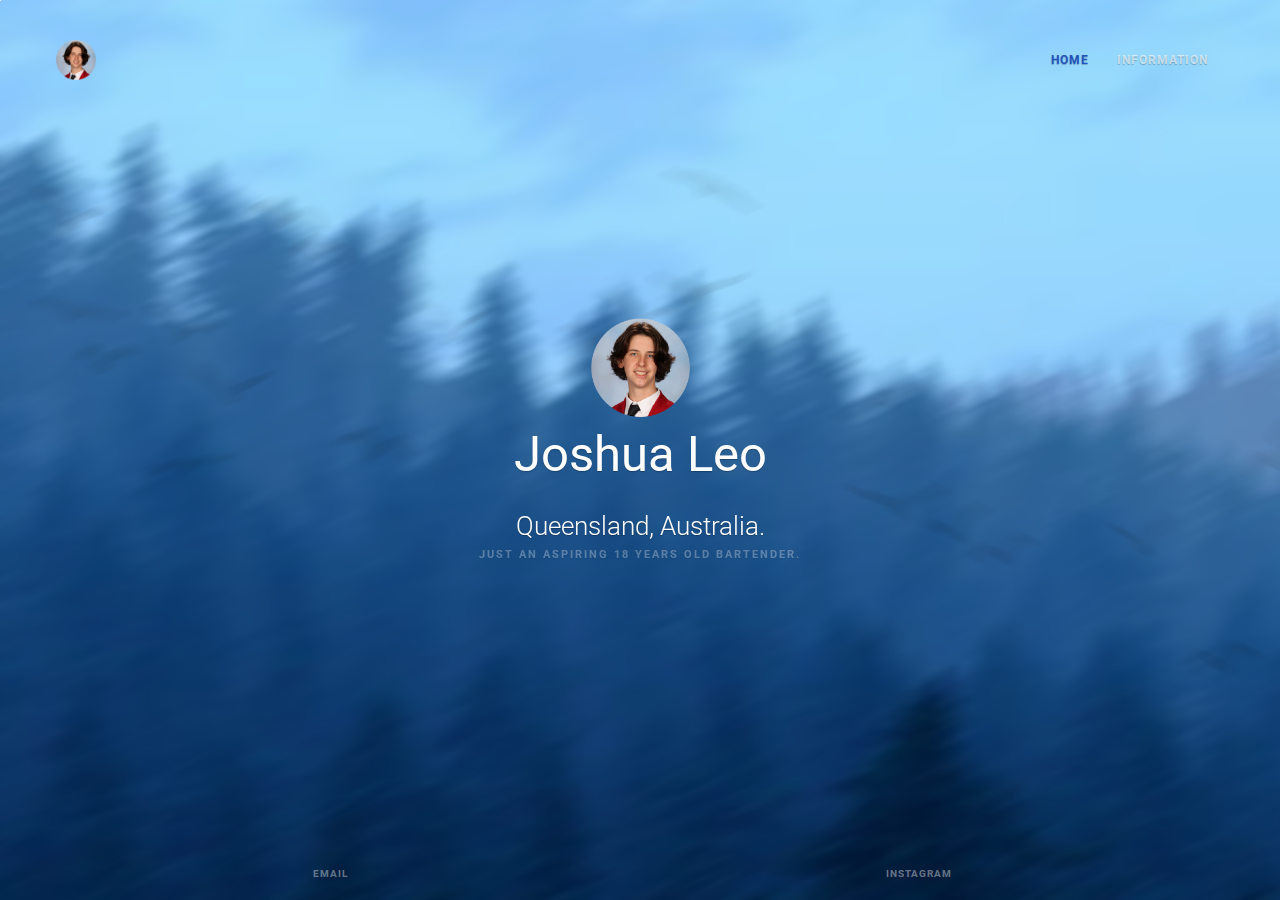
==== index.html @ 5e7e3096 "Update index.html" ====
<!DOCTYPE html>
<html>

<head>
	<meta charset="utf-8">
	<meta name="viewport" content="width=device-width, initial-scale=1, shrink-to-fit=no">
	<link rel="icon" href="favicon.ico">
	<meta property="og:image" content="./v/images/header-logo.png" />
	<meta name="description" content="">
	<title>Joshua Leo</title>
	<link rel="stylesheet" href="https://stackpath.bootstrapcdn.com/bootstrap/4.1.1/css/bootstrap.min.css">
	<link rel="stylesheet" href="./v/css/main.css">
	<script src="https://ajax.googleapis.com/ajax/libs/jquery/3.2.1/jquery.min.js" defer></script>
	<script>
	window.jQuery || document.write('<script src="./v/js/jquery.main.js" defer><\/script>')
	</script>
	<script src="https://cdnjs.cloudflare.com/ajax/libs/popper.js/1.12.9/umd/popper.min.js" crossorigin="anonymous" defer></script>
	<script src="https://maxcdn.bootstrapcdn.com/bootstrap/4.0.0/js/bootstrap.min.js" crossorigin="anonymous" defer></script>
	<script src="./v/js/jquery.main.js" defer></script>
	<link href="https://maxcdn.bootstrapcdn.com/font-awesome/4.2.0/css/font-awesome.min.css" rel="stylesheet"> </head>

<body class="home">
	<div class="w1">
		<div id="wrapper">
			<header id="header">
				<nav class="navbar navbar-expand-md navbar-light">
					<div class="logo">
						<a href="#"><img src="./v/images/header-logo.png" alt="JoshuaLeo"></a>
					</div>
					<button class="navbar-toggler" type="button" data-toggle="collapse" data-target="#navbarTogglerDemo03" aria-controls="navbarTogglerDemo03" aria-expanded="false" aria-label="Toggle navigation"> <span class="navbar-toggler-icon"></span> </button>
					<div class="collapse navbar-collapse" id="navbarTogglerDemo03">
						<ul class="navbar-nav ml-auto">
							<li class="nav-item active"> <a class="nav-link" href="#">Home</a> </li>
                            				<li class="nav-item"> <a class="nav-link" href="https://www.joshualeo.com/information">Information</a> </li>
				</nav>
			</header>
			<main id="main">
				<div class="main-block">
						<div class="main-block-holder"> <img src="./v/images/website-main.png" alt="Joshua">
						<h1><b>Joshua Leo</b></h1><br>
						<p>Queensland, Australia.</p>
						<strong class="press">Just an aspiring 18 years old bartender.</strong></div>
				</div>
			</main>
		</div>
		<footer id="footer">
			<div class="footer-wrapper">
				<div class="container">
					<div class="row">
						<div class="col-md-12">
							<div class="holder">
								<ul class="sub-menu">
									<li><a href="https://www.joshualeo.com/email">EMAIL</a></li>
								</ul>
								<ul class="sub-menu">
									<li><a href="https://www.joshualeo.com/instagram">INSTAGRAM</a></li>
								</ul>
							</div>
						</div>
					</div>
				</div>
			</div>
		</footer>
	</div>
</body>

</html>
---- v/css/main.css ----
@import "https://fonts.googleapis.com/css?family=Roboto:300,400,500,700,900";
.social-networks,
:root {
  --blue: #44a1e3;
  --indigo: #6188b0;
  --purple: #a854de;
  --pink: #e0d5fc;
  --red: #c44a59;
  --orange: #fd7e14;
  --yellow: #f69730;
  --green: #3cb152;
  --teal: #20c997;
  --cyan: #17a2b8;
  --white: #fff;
  --gray: #292929;
  --gray-dark: #b7b7b7;
  --primary: #44a1e3;
  --secondary: #a854de;
  --success: #3cb152;
  --info: #17a2b8;
  --warning: #f69730;
  --danger: #c44a59;
  --light: #fff;
  --dark: #b7b7b7;
  --default: #b7b7b7;
  --breakpoint-xs: 0;
  --breakpoint-sm: 576px;
  --breakpoint-md: 768px;
  --breakpoint-lg: 992px;
  --breakpoint-xl: 1200px;
  --font-family-sans-serif: "Roboto", Arial, Helvetica, sans-serif;
  --font-family-monospace: SFMono-Regular, Menlo, Monaco, Consolas,
    "Liberation Mono", "Courier New", monospace;
}
*,
*::before,
*::after {
  box-sizing: border-box;
}
html {
  font-family: sans-serif;
  line-height: 1.15;
  -webkit-text-size-adjust: 100%;
  -ms-text-size-adjust: 100%;
  -ms-overflow-style: scrollbar;
  -webkit-tap-highlight-color: transparent;
}
@-ms-viewport {
  width: device-width;
}
article,
aside,
dialog,
figcaption,
figure,
footer,
header,
hgroup,
main,
nav,
section {
  display: block;
}
body {
  margin: 0;
  font-family: roboto, Arial, Helvetica, sans-serif;
  font-size: 0.875rem;
  font-weight: 400;
  line-height: 1.2142857;
  color: #2453b9;
  text-align: left;
  background-color: #f5f5f5;
  padding: 8px 24px 0 20px;
  background-image: url("../images/Background.jpg");
  background-repeat: no-repeat, repeat;
  background-size: cover;
  background-attachment: fixed;
  height: 248px;
  margin-bottom: -162px;
}
[tabindex="-1"]:focus {
  outline: 0 !important;
}
hr {
  box-sizing: content-box;
  height: 0;
  overflow: visible;
}
h1,
h2,
h3,
h4,
h5,
h6 {
  margin-top: 0;
  margin-bottom: 0.5rem;
}
p {
  margin-top: 0;
  margin-bottom: 1rem;
}
abbr[title],
abbr[data-original-title] {
  text-decoration: underline;
  text-decoration: underline dotted;
  cursor: help;
  border-bottom: 0;
}
address {
  margin-bottom: 1rem;
  font-style: normal;
  line-height: inherit;
}
ol,
ul,
dl {
  margin-top: 0;
  margin-bottom: 1rem;
}
ol ol,
ul ul,
ol ul,
ul ol {
  margin-bottom: 0;
}
dt {
  font-weight: 700;
}
dd {
  margin-bottom: 0.5rem;
  margin-left: 0;
}
blockquote {
  margin: 0 0 1rem;
}
dfn {
  font-style: italic;
}
b,
strong {
  font-weight: bolder;
}
small {
  font-size: 80%;
}
sub,
sup {
  position: relative;
  font-size: 75%;
  line-height: 0;
  vertical-align: baseline;
}
sub {
  bottom: -0.25em;
}
sup {
  top: -0.5em;
}
a {
  color: #c44a59;
  text-decoration: underline;
  background-color: transparent;
  -webkit-text-decoration-skip: objects;
}
a:hover {
  color: #1ea8f8;
  text-decoration: underline;
}
a:not([href]):not([tabindex]) {
  color: inherit;
  text-decoration: none;
}
a:not([href]):not([tabindex]):hover,
a:not([href]):not([tabindex]):focus {
  color: inherit;
  text-decoration: none;
}
a:not([href]):not([tabindex]):focus {
  outline: 0;
}
pre,
code,
kbd,
samp {
  font-family: monospace, monospace;
  font-size: 1em;
}
pre {
  margin-top: 0;
  margin-bottom: 1rem;
  overflow: auto;
  -ms-overflow-style: scrollbar;
}
figure {
  margin: 0 0 1rem;
}
img {
  vertical-align: middle;
  border-style: none;
}
svg:not(:root) {
  overflow: hidden;
}
table {
  border-collapse: collapse;
}
caption {
  padding-top: 0.75rem;
  padding-bottom: 0.75rem;
  color: #6c757d;
  text-align: left;
  caption-side: bottom;
}
th {
  text-align: inherit;
}
label {
  display: inline-block;
  margin-bottom: 0.5rem;
}
button {
  border-radius: 0;
}
button:focus {
  outline: 1px dotted;
  outline: 5px auto -webkit-focus-ring-color;
}
input,
button,
select,
optgroup,
textarea {
  margin: 0;
  font-family: inherit;
  font-size: inherit;
  line-height: inherit;
}
button,
input {
  overflow: visible;
}
button,
select {
  text-transform: none;
}
button,
html [type="button"],
[type="reset"],
[type="submit"] {
  -webkit-appearance: button;
}
button::-moz-focus-inner,
[type="button"]::-moz-focus-inner,
[type="reset"]::-moz-focus-inner,
[type="submit"]::-moz-focus-inner {
  padding: 0;
  border-style: none;
}
input[type="radio"],
input[type="checkbox"] {
  box-sizing: border-box;
  padding: 0;
}
input[type="date"],
input[type="time"],
input[type="datetime-local"],
input[type="month"] {
  -webkit-appearance: listbox;
}
textarea {
  overflow: auto;
  resize: vertical;
}
fieldset {
  min-width: 0;
  padding: 0;
  margin: 0;
  border: 0;
}
legend {
  display: block;
  width: 100%;
  max-width: 100%;
  padding: 0;
  margin-bottom: 0.5rem;
  font-size: 1.5rem;
  line-height: inherit;
  color: inherit;
  white-space: normal;
}
progress {
  vertical-align: baseline;
}
[type="number"]::-webkit-inner-spin-button,
[type="number"]::-webkit-outer-spin-button {
  height: auto;
}
[type="search"] {
  outline-offset: -2px;
  -webkit-appearance: none;
}
[type="search"]::-webkit-search-cancel-button,
[type="search"]::-webkit-search-decoration {
  -webkit-appearance: none;
}
::-webkit-file-upload-button {
  font: inherit;
  -webkit-appearance: button;
}
output {
  display: inline-block;
}
summary {
  display: list-item;
  cursor: pointer;
}
template {
  display: none;
}
[hidden] {
  display: none !important;
}
h1,
h2,
h3,
h4,
h5,
h6,
.h1,
.h2,
.h3,
.h4,
.h5,
.h6 {
  margin-bottom: 0.5rem;
  font-family: roboto, Arial, Helvetica, sans-serif;
  font-weight: 300;
  line-height: 1.2307692308;
  color: #1a1a1a;
}
h1,
.h1 {
  font-size: 27px;
}
h2,
.h2 {
  font-size: 0.9rem;
}
h3,
.h3 {
  font-size: 1.75rem;
}
h4,
.h4 {
  font-size: 1.5rem;
}
h5,
.h5 {
  font-size: 1.25rem;
}
h6,
.h6 {
  font-size: 1rem;
}
.lead {
  font-size: 1.25rem;
  font-weight: 300;
}
.display-1 {
  font-size: 6rem;
  font-weight: 300;
  line-height: 1.2;
}
.display-2 {
  font-size: 5.5rem;
  font-weight: 300;
  line-height: 1.2;
}
.display-3 {
  font-size: 4.5rem;
  font-weight: 300;
  line-height: 1.2;
}
.display-4 {
  font-size: 3.5rem;
  font-weight: 300;
  line-height: 1.2;
}
hr {
  margin-top: 1rem;
  margin-bottom: 1rem;
  border: 0;
  border-top: 1px solid rgba(0, 0, 0, 0.1);
}
small,
.small {
  font-size: 80%;
  font-weight: 400;
}
mark,
.mark {
  padding: 0.2em;
  background-color: #fcf8e3;
}
.list-unstyled {
  padding-left: 0;
  list-style: none;
}
.list-inline {
  padding-left: 0;
  list-style: none;
}
.list-inline-item {
  display: inline-block;
}
.list-inline-item:not(:last-child) {
  margin-right: 0.5rem;
}
.initialism {
  font-size: 90%;
  text-transform: uppercase;
}
.blockquote {
  margin-bottom: 1rem;
  font-size: 1.25rem;
}
.blockquote-footer {
  display: block;
  font-size: 80%;
  color: #6c757d;
}
.blockquote-footer::before {
  content: "\2014 \00A0";
}
.img-fluid {
  max-width: 100%;
  height: auto;
}
.img-thumbnail {
  padding: 0.25rem;
  background-color: #fff;
  border: 1px solid #dee2e6;
  max-width: 100%;
  height: auto;
}
.figure {
  display: inline-block;
}
.figure-img {
  margin-bottom: 0.5rem;
  line-height: 1;
}
.figure-caption {
  font-size: 90%;
  color: #6c757d;
}
code,
kbd,
pre,
samp {
  font-family: SFMono-Regular, Menlo, Monaco, Consolas, liberation mono,
    courier new, monospace;
}
code {
  font-size: 87.5%;
  color: #e83e8c;
  word-break: break-word;
}
a > code {
  color: inherit;
}
kbd {
  padding: 0.2rem 0.4rem;
  font-size: 87.5%;
  color: #fff;
  background-color: #212529;
}
kbd kbd {
  padding: 0;
  font-size: 100%;
  font-weight: 700;
}
pre {
  display: block;
  font-size: 87.5%;
  color: #212529;
}
pre code {
  font-size: inherit;
  color: inherit;
  word-break: normal;
}
.pre-scrollable {
  max-height: 340px;
  overflow-y: scroll;
}
.container {
  width: 100%;
  padding-right: 12.5px;
  padding-left: 12.5px;
  margin-right: auto;
  margin-left: auto;
}
@media (min-width: 576px) {
  .container {
    max-width: 540px;
  }
}
@media (min-width: 768px) {
  .container {
    max-width: 720px;
  }
}
@media (min-width: 992px) {
  .container {
    max-width: 960px;
  }
}
@media (min-width: 1200px) {
  .container {
    max-width: 1152px;
  }
}
.container-fluid {
  width: 100%;
  padding-right: 12.5px;
  padding-left: 12.5px;
  margin-right: auto;
  margin-left: auto;
}
.row {
  display: flex;
  flex-wrap: wrap;
  margin-right: -12.5px;
  margin-left: -12.5px;
}
.no-gutters {
  margin-right: 0;
  margin-left: 0;
}
.no-gutters > .col,
.no-gutters > [class*="col-"] {
  padding-right: 0;
  padding-left: 0;
}
.col-1,
.col-2,
.col-3,
.col-4,
.col-5,
.col-6,
.col-7,
.col-8,
.col-9,
.col-10,
.col-11,
.col-12,
.col,
.col-auto,
.col-sm-1,
.col-sm-2,
.col-sm-3,
.col-sm-4,
.col-sm-5,
.col-sm-6,
.col-sm-7,
.col-sm-8,
.col-sm-9,
.col-sm-10,
.col-sm-11,
.col-sm-12,
.col-sm,
.col-sm-auto,
.col-md-1,
.col-md-2,
.col-md-3,
.col-md-4,
.col-md-5,
.col-md-6,
.col-md-7,
.col-md-8,
.col-md-9,
.col-md-10,
.col-md-11,
.col-md-12,
.col-md,
.col-md-auto,
.col-lg-1,
.col-lg-2,
.col-lg-3,
.col-lg-4,
.col-lg-5,
.col-lg-6,
.col-lg-7,
.col-lg-8,
.col-lg-9,
.col-lg-10,
.col-lg-11,
.col-lg-12,
.col-lg,
.col-lg-auto,
.col-xl-1,
.col-xl-2,
.col-xl-3,
.col-xl-4,
.col-xl-5,
.col-xl-6,
.col-xl-7,
.col-xl-8,
.col-xl-9,
.col-xl-10,
.col-xl-11,
.col-xl-12,
.col-xl,
.col-xl-auto {
  position: relative;
  width: 100%;
  min-height: 1px;
  padding-right: 12.5px;
  padding-left: 12.5px;
}
.col {
  flex-basis: 0;
  flex-grow: 1;
  max-width: 100%;
}
.col-auto {
  flex: 0 0 auto;
  width: auto;
  max-width: none;
}
.col-1 {
  flex: 0 0 8.3333333333%;
  max-width: 8.3333333333%;
}
.col-2 {
  flex: 0 0 16.6666666667%;
  max-width: 16.6666666667%;
}
.col-3 {
  flex: 0 0 25%;
  max-width: 25%;
}
.col-4 {
  flex: 0 0 33.3333333333%;
  max-width: 33.3333333333%;
}
.col-5 {
  flex: 0 0 41.6666666667%;
  max-width: 41.6666666667%;
}
.col-6 {
  flex: 0 0 50%;
  max-width: 50%;
}
.col-7 {
  flex: 0 0 58.3333333333%;
  max-width: 58.3333333333%;
}
.col-8 {
  flex: 0 0 66.6666666667%;
  max-width: 66.6666666667%;
}
.col-9 {
  flex: 0 0 75%;
  max-width: 75%;
}
.col-10 {
  flex: 0 0 83.3333333333%;
  max-width: 83.3333333333%;
}
.col-11 {
  flex: 0 0 91.6666666667%;
  max-width: 91.6666666667%;
}
.col-12 {
  flex: 0 0 100%;
  max-width: 100%;
}
.order-first {
  order: -1;
}
.order-last {
  order: 13;
}
.order-0 {
  order: 0;
}
.order-1 {
  order: 1;
}
.order-2 {
  order: 2;
}
.order-3 {
  order: 3;
}
.order-4 {
  order: 4;
}
.order-5 {
  order: 5;
}
.order-6 {
  order: 6;
}
.order-7 {
  order: 7;
}
.order-8 {
  order: 8;
}
.order-9 {
  order: 9;
}
.order-10 {
  order: 10;
}
.order-11 {
  order: 11;
}
.order-12 {
  order: 12;
}
.offset-1 {
  margin-left: 8.3333333333%;
}
.offset-2 {
  margin-left: 16.6666666667%;
}
.offset-3 {
  margin-left: 25%;
}
.offset-4 {
  margin-left: 33.3333333333%;
}
.offset-5 {
  margin-left: 41.6666666667%;
}
.offset-6 {
  margin-left: 50%;
}
.offset-7 {
  margin-left: 58.3333333333%;
}
.offset-8 {
  margin-left: 66.6666666667%;
}
.offset-9 {
  margin-left: 75%;
}
.offset-10 {
  margin-left: 83.3333333333%;
}
.offset-11 {
  margin-left: 91.6666666667%;
}
@media (min-width: 576px) {
  .col-sm {
    flex-basis: 0;
    flex-grow: 1;
    max-width: 100%;
  }
  .col-sm-auto {
    flex: 0 0 auto;
    width: auto;
    max-width: none;
  }
  .col-sm-1 {
    flex: 0 0 8.3333333333%;
    max-width: 8.3333333333%;
  }
  .col-sm-2 {
    flex: 0 0 16.6666666667%;
    max-width: 16.6666666667%;
  }
  .col-sm-3 {
    flex: 0 0 25%;
    max-width: 25%;
  }
  .col-sm-4 {
    flex: 0 0 33.3333333333%;
    max-width: 33.3333333333%;
  }
  .col-sm-5 {
    flex: 0 0 41.6666666667%;
    max-width: 41.6666666667%;
  }
  .col-sm-6 {
    flex: 0 0 50%;
    max-width: 50%;
  }
  .col-sm-7 {
    flex: 0 0 58.3333333333%;
    max-width: 58.3333333333%;
  }
  .col-sm-8 {
    flex: 0 0 66.6666666667%;
    max-width: 66.6666666667%;
  }
  .col-sm-9 {
    flex: 0 0 75%;
    max-width: 75%;
  }
  .col-sm-10 {
    flex: 0 0 83.3333333333%;
    max-width: 83.3333333333%;
  }
  .col-sm-11 {
    flex: 0 0 91.6666666667%;
    max-width: 91.6666666667%;
  }
  .col-sm-12 {
    flex: 0 0 100%;
    max-width: 100%;
  }
  .order-sm-first {
    order: -1;
  }
  .order-sm-last {
    order: 13;
  }
  .order-sm-0 {
    order: 0;
  }
  .order-sm-1 {
    order: 1;
  }
  .order-sm-2 {
    order: 2;
  }
  .order-sm-3 {
    order: 3;
  }
  .order-sm-4 {
    order: 4;
  }
  .order-sm-5 {
    order: 5;
  }
  .order-sm-6 {
    order: 6;
  }
  .order-sm-7 {
    order: 7;
  }
  .order-sm-8 {
    order: 8;
  }
  .order-sm-9 {
    order: 9;
  }
  .order-sm-10 {
    order: 10;
  }
  .order-sm-11 {
    order: 11;
  }
  .order-sm-12 {
    order: 12;
  }
  .offset-sm-0 {
    margin-left: 0;
  }
  .offset-sm-1 {
    margin-left: 8.3333333333%;
  }
  .offset-sm-2 {
    margin-left: 16.6666666667%;
  }
  .offset-sm-3 {
    margin-left: 25%;
  }
  .offset-sm-4 {
    margin-left: 33.3333333333%;
  }
  .offset-sm-5 {
    margin-left: 41.6666666667%;
  }
  .offset-sm-6 {
    margin-left: 50%;
  }
  .offset-sm-7 {
    margin-left: 58.3333333333%;
  }
  .offset-sm-8 {
    margin-left: 66.6666666667%;
  }
  .offset-sm-9 {
    margin-left: 75%;
  }
  .offset-sm-10 {
    margin-left: 83.3333333333%;
  }
  .offset-sm-11 {
    margin-left: 91.6666666667%;
  }
}
@media (min-width: 768px) {
  .col-md {
    flex-basis: 0;
    flex-grow: 1;
    max-width: 100%;
  }
  .col-md-auto {
    flex: 0 0 auto;
    width: auto;
    max-width: none;
  }
  .col-md-1 {
    flex: 0 0 8.3333333333%;
    max-width: 8.3333333333%;
  }
  .col-md-2 {
    flex: 0 0 16.6666666667%;
    max-width: 16.6666666667%;
  }
  .col-md-3 {
    flex: 0 0 25%;
    max-width: 25%;
  }
  .col-md-4 {
    flex: 0 0 33.3333333333%;
    max-width: 33.3333333333%;
  }
  .col-md-5 {
    flex: 0 0 41.6666666667%;
    max-width: 41.6666666667%;
  }
  .col-md-6 {
    flex: 0 0 50%;
    max-width: 50%;
  }
  .col-md-7 {
    flex: 0 0 58.3333333333%;
    max-width: 58.3333333333%;
  }
  .col-md-8 {
    flex: 0 0 66.6666666667%;
    max-width: 66.6666666667%;
  }
  .col-md-9 {
    flex: 0 0 75%;
    max-width: 75%;
  }
  .col-md-10 {
    flex: 0 0 83.3333333333%;
    max-width: 83.3333333333%;
  }
  .col-md-11 {
    flex: 0 0 91.6666666667%;
    max-width: 91.6666666667%;
  }
  .col-md-12 {
    flex: 0 0 100%;
    max-width: 100%;
  }
  .order-md-first {
    order: -1;
  }
  .order-md-last {
    order: 13;
  }
  .order-md-0 {
    order: 0;
  }
  .order-md-1 {
    order: 1;
  }
  .order-md-2 {
    order: 2;
  }
  .order-md-3 {
    order: 3;
  }
  .order-md-4 {
    order: 4;
  }
  .order-md-5 {
    order: 5;
  }
  .order-md-6 {
    order: 6;
  }
  .order-md-7 {
    order: 7;
  }
  .order-md-8 {
    order: 8;
  }
  .order-md-9 {
    order: 9;
  }
  .order-md-10 {
    order: 10;
  }
  .order-md-11 {
    order: 11;
  }
  .order-md-12 {
    order: 12;
  }
  .offset-md-0 {
    margin-left: 0;
  }
  .offset-md-1 {
    margin-left: 8.3333333333%;
  }
  .offset-md-2 {
    margin-left: 16.6666666667%;
  }
  .offset-md-3 {
    margin-left: 25%;
  }
  .offset-md-4 {
    margin-left: 33.3333333333%;
  }
  .offset-md-5 {
    margin-left: 41.6666666667%;
  }
  .offset-md-6 {
    margin-left: 50%;
  }
  .offset-md-7 {
    margin-left: 58.3333333333%;
  }
  .offset-md-8 {
    margin-left: 66.6666666667%;
  }
  .offset-md-9 {
    margin-left: 75%;
  }
  .offset-md-10 {
    margin-left: 83.3333333333%;
  }
  .offset-md-11 {
    margin-left: 91.6666666667%;
  }
}
@media (min-width: 992px) {
  .col-lg {
    flex-basis: 0;
    flex-grow: 1;
    max-width: 100%;
  }
  .col-lg-auto {
    flex: 0 0 auto;
    width: auto;
    max-width: none;
  }
  .col-lg-1 {
    flex: 0 0 8.3333333333%;
    max-width: 8.3333333333%;
  }
  .col-lg-2 {
    flex: 0 0 16.6666666667%;
    max-width: 16.6666666667%;
  }
  .col-lg-3 {
    flex: 0 0 25%;
    max-width: 25%;
  }
  .col-lg-4 {
    flex: 0 0 33.3333333333%;
    max-width: 33.3333333333%;
  }
  .col-lg-5 {
    flex: 0 0 41.6666666667%;
    max-width: 41.6666666667%;
  }
  .col-lg-6 {
    flex: 0 0 50%;
    max-width: 50%;
  }
  .col-lg-7 {
    flex: 0 0 58.3333333333%;
    max-width: 58.3333333333%;
  }
  .col-lg-8 {
    flex: 0 0 66.6666666667%;
    max-width: 66.6666666667%;
  }
  .col-lg-9 {
    flex: 0 0 75%;
    max-width: 75%;
  }
  .col-lg-10 {
    flex: 0 0 83.3333333333%;
    max-width: 83.3333333333%;
  }
  .col-lg-11 {
    flex: 0 0 91.6666666667%;
    max-width: 91.6666666667%;
  }
  .col-lg-12 {
    flex: 0 0 100%;
    max-width: 100%;
  }
  .order-lg-first {
    order: -1;
  }
  .order-lg-last {
    order: 13;
  }
  .order-lg-0 {
    order: 0;
  }
  .order-lg-1 {
    order: 1;
  }
  .order-lg-2 {
    order: 2;
  }
  .order-lg-3 {
    order: 3;
  }
  .order-lg-4 {
    order: 4;
  }
  .order-lg-5 {
    order: 5;
  }
  .order-lg-6 {
    order: 6;
  }
  .order-lg-7 {
    order: 7;
  }
  .order-lg-8 {
    order: 8;
  }
  .order-lg-9 {
    order: 9;
  }
  .order-lg-10 {
    order: 10;
  }
  .order-lg-11 {
    order: 11;
  }
  .order-lg-12 {
    order: 12;
  }
  .offset-lg-0 {
    margin-left: 0;
  }
  .offset-lg-1 {
    margin-left: 8.3333333333%;
  }
  .offset-lg-2 {
    margin-left: 16.6666666667%;
  }
  .offset-lg-3 {
    margin-left: 25%;
  }
  .offset-lg-4 {
    margin-left: 33.3333333333%;
  }
  .offset-lg-5 {
    margin-left: 41.6666666667%;
  }
  .offset-lg-6 {
    margin-left: 50%;
  }
  .offset-lg-7 {
    margin-left: 58.3333333333%;
  }
  .offset-lg-8 {
    margin-left: 66.6666666667%;
  }
  .offset-lg-9 {
    margin-left: 75%;
  }
  .offset-lg-10 {
    margin-left: 83.3333333333%;
  }
  .offset-lg-11 {
    margin-left: 91.6666666667%;
  }
}
@media (min-width: 1200px) {
  .col-xl {
    flex-basis: 0;
    flex-grow: 1;
    max-width: 100%;
  }
  .col-xl-auto {
    flex: 0 0 auto;
    width: auto;
    max-width: none;
  }
  .col-xl-1 {
    flex: 0 0 8.3333333333%;
    max-width: 8.3333333333%;
  }
  .col-xl-2 {
    flex: 0 0 16.6666666667%;
    max-width: 16.6666666667%;
  }
  .col-xl-3 {
    flex: 0 0 25%;
    max-width: 25%;
  }
  .col-xl-4 {
    flex: 0 0 33.3333333333%;
    max-width: 33.3333333333%;
  }
  .col-xl-5 {
    flex: 0 0 41.6666666667%;
    max-width: 41.6666666667%;
  }
  .col-xl-6 {
    flex: 0 0 50%;
    max-width: 50%;
  }
  .col-xl-7 {
    flex: 0 0 58.3333333333%;
    max-width: 58.3333333333%;
  }
  .col-xl-8 {
    flex: 0 0 66.6666666667%;
    max-width: 66.6666666667%;
  }
  .col-xl-9 {
    flex: 0 0 75%;
    max-width: 75%;
  }
  .col-xl-10 {
    flex: 0 0 83.3333333333%;
    max-width: 83.3333333333%;
  }
  .col-xl-11 {
    flex: 0 0 91.6666666667%;
    max-width: 91.6666666667%;
  }
  .col-xl-12 {
    flex: 0 0 100%;
    max-width: 100%;
  }
  .order-xl-first {
    order: -1;
  }
  .order-xl-last {
    order: 13;
  }
  .order-xl-0 {
    order: 0;
  }
  .order-xl-1 {
    order: 1;
  }
  .order-xl-2 {
    order: 2;
  }
  .order-xl-3 {
    order: 3;
  }
  .order-xl-4 {
    order: 4;
  }
  .order-xl-5 {
    order: 5;
  }
  .order-xl-6 {
    order: 6;
  }
  .order-xl-7 {
    order: 7;
  }
  .order-xl-8 {
    order: 8;
  }
  .order-xl-9 {
    order: 9;
  }
  .order-xl-10 {
    order: 10;
  }
  .order-xl-11 {
    order: 11;
  }
  .order-xl-12 {
    order: 12;
  }
  .offset-xl-0 {
    margin-left: 0;
  }
  .offset-xl-1 {
    margin-left: 8.3333333333%;
  }
  .offset-xl-2 {
    margin-left: 16.6666666667%;
  }
  .offset-xl-3 {
    margin-left: 25%;
  }
  .offset-xl-4 {
    margin-left: 33.3333333333%;
  }
  .offset-xl-5 {
    margin-left: 41.6666666667%;
  }
  .offset-xl-6 {
    margin-left: 50%;
  }
  .offset-xl-7 {
    margin-left: 58.3333333333%;
  }
  .offset-xl-8 {
    margin-left: 66.6666666667%;
  }
  .offset-xl-9 {
    margin-left: 75%;
  }
  .offset-xl-10 {
    margin-left: 83.3333333333%;
  }
  .offset-xl-11 {
    margin-left: 91.6666666667%;
  }
}
.sub-menu,
.terms-section ol,
.side-menu {
  margin: 0;
  padding: 0;
  list-style: none;
}
.clearfix:after {
  content: "";
  display: block;
  clear: both;
}
.search {
  width: 100%;
  position: relative;
}
.searchTerm {
  float: left;
  width: 100%;
  border: 3px solid #00b4cc;
  padding: 5px;
  height: 20px;
  border-radius: 5px;
  outline: 0;
  color: #9dbfaf;
}
.searchTerm:focus {
  color: #00b4cc;
}
.searchButton {
  position: absolute;
  right: -50px;
  width: 40px;
  height: 36px;
  border: 1px solid #00b4cc;
  background: #00b4cc;
  text-align: center;
  color: #fff;
  border-radius: 5px;
  cursor: pointer;
  font-size: 20px;
}
.wrap {
  width: 30%;
  position: absolute;
  top: 50%;
  left: 50%;
  transform: translate(-50%, -50%);
}
.pagination.center,
.pagination.center ul {
  float: left;
  position: relative;
}
.pagination.center {
  left: 50%;
}
.pagination.center ul {
  left: -50%;
}
.ellipsis {
  white-space: nowrap;
  text-overflow: ellipsis;
  overflow: hidden;
}
.logo {
  height: 40px;
  font-size: 24px;
  font-weight: 300;
  color: #fff;
  text-shadow: 0 1px 1px rgba(0, 0, 0, 0.25);
  letter-spacing: 0.5px;
}
.logo a {
  color: #fff;
  text-decoration: none;
  display: -webkit-inline-box;
  display: -ms-inline-flexbox;
  display: inline-flex;
  -webkit-box-orient: horizontal;
  -webkit-box-direction: normal;
  -ms-flex-direction: row;
  flex-direction: row;
  -ms-flex-wrap: nowrap;
  flex-wrap: nowrap;
  -webkit-box-pack: start;
  -ms-flex-pack: start;
  justify-content: flex-start;
  -ms-flex-line-pack: stretch;
  align-content: stretch;
  -webkit-box-align: center;
  -ms-flex-align: center;
  align-items: center;
}
.logo a:hover {
  text-decoration: none;
}
.logo img {
  width: 40px;
  height: auto;
  margin-right: 6px;
}
.navbar-expand-md .navbar-nav {
  margin-right: 0 !important;
}
.navbar-nav .active .nav-link {
  color: #2453b9 !important;
}
.navbar-nav .nav-link {
  font-size: 12px;
  text-transform: uppercase;
  font-weight: 700;
  text-decoration: none;
  color: rgba(255, 255, 255, 0.6) !important;
  text-shadow: 0 1px 1px rgba(0, 0, 0, 0.25);
  padding: 0;
  letter-spacing: 1px;
}
.navbar-nav .nav-link:hover {
  color: #1ea8f8 !important;
}
.navbar-nav li {
  margin-left: 12px;
}
#header {
  padding: 8px 24px 0 20px;
  background-image: url("../images/Background.jpg");
  background-repeat: no-repeat, repeat;
  background-size: cover;
  height: 248px;
  margin-bottom: -162px;
}
#header .container {
  max-width: 920px;
  margin: 0 auto;
}
.home #header {
  background: 0 0;
  height: auto;
  margin: 0;
  padding: 24px 24px 0 20px;
}
.btn-light {
  padding: 0;
  color: #c44a59;
  box-shadow: 0 1px 1px rgba(0, 0, 0, 0.25);
  text-decoration: none;
  font-size: 12px;
  text-transform: uppercase;
  font-weight: 700;
  border-radius: 15px;
  padding: 2px 12px;
  letter-spacing: 1px;
  margin-left: 23px;
}
#footer {
  font-size: 10px;
  line-height: 13px;
  color: rgba(255, 255, 255, 0.4);
}
#footer .container {
  height: 120px;
  padding-top: 49px;
  margin-top: -42px;
  font-size: 12px;
  line-height: 15px;
  color: rgba(255, 255, 255, 0.29);
}
.home #footer .container {
  color: rgba(255, 255, 255, 0.4);
  margin-top: 0;
  padding-top: 0;
  height: auto;
  font-size: 10px;
  line-height: 13px;
}
.home #footer {
  background: 0 0;
}
.home #footer .container {
  height: auto;
}
#footer .holder {
  width: 100%;
  display: -webkit-box;
  display: -ms-flexbox;
  display: flex;
  -webkit-box-orient: horizontal;
  -webkit-box-direction: normal;
  -ms-flex-direction: row;
  flex-direction: row;
  -ms-flex-wrap: nowrap;
  flex-wrap: nowrap;
  -webkit-box-pack: justify;
  -ms-flex-pack: justify;
  justify-content: space-between;
  -ms-flex-line-pack: stretch;
  align-content: stretch;
  -webkit-box-align: center;
  -ms-flex-align: center;
  align-items: center;
  max-width: 664px;
  margin: 0 auto;
  margin-right: 250px;
  padding: 20px 0;
}
#footer .copyright {
  margin: 0;
}
.social-networks {
  display: -webkit-box;
  display: -ms-flexbox;
  display: flex;
  -webkit-box-align: center;
  -ms-flex-align: center;
  align-items: center;
  font-size: 18px;
}
.social-networks li {
  margin: 0 48px 0 0;
}
.social-networks img {
  opacity: 0.29;
}
.home .social-networks img {
  opacity: 0.4;
}
.social-networks a {
  color: rgba(255, 255, 255, 0.4);
  text-decoration: none;
}
.home .social-networks a {
  color: rgba(255, 255, 255, 0.4);
}
.social-networks a img {
  width: 25px;
  height: auto;
}
.social-networks a:hover {
  color: #2453b9;
}
.social-networks a:hover img {
  opacity: 1;
}
.sub-menu {
  display: -webkit-box;
  display: -ms-flexbox;
  display: flex;
  text-transform: uppercase;
  font-weight: 700;
  letter-spacing: 1px;
}
.sub-menu li {
  margin: 0 0 0 25px;
}
.sub-menu a {
  color: rgba(255, 255, 255, 0.29);
  text-decoration: none;
}
.home .sub-menu a {
  color: rgba(255, 255, 255, 0.4);
}
.sub-menu a:hover {
  color: #fff;
}
@font-face {
  font-family: icomoon;
  src: url(../fonts/icomoon.eot?nl2tl4);
  src: url(../fonts/icomoon.eot?nl2tl4#iefix)format("embedded-opentype"),
    url(../fonts/icomoon.ttf?nl2tl4)format("truetype"),
      url(../fonts/icomoon.woff?nl2tl4)format("woff"),
        url(../fonts/icomoon.svg?nl2tl4#icomoon)format("svg");
  font-weight: 400;
  font-style: normal;
}
[class^="icon-"],
[class*=" icon-"] {
  font-family: icomoon !important;
  speak: none;
  font-style: normal;
  font-weight: 400;
  font-variant: normal;
  text-transform: none;
  line-height: 1;
  -webkit-font-smoothing: antialiased;
  -moz-osx-font-smoothing: grayscale;
}
.icon-minus:before {
  content: "\e902";
}
.icon-plus:before {
  content: "\e901";
}
.icon-add:before {
  content: "\e901";
}
.icon-sum:before {
  content: "\e901";
}
.icon-twitter:before {
  content: "\ea96";
}
.icon-download:before {
  content: "\e900";
}
body {
  min-width: 320px;
  z-index: 1;
  position: relative;
  height: 100%;
}
.home #footer {
  z-index: 1;
}
.home #main {
  min-height: auto;
}
.home #main .container {
  height: 100%;
}
.home #main .main-container {
  height: 100%;
}
.bg-stretch-home {
  position: fixed;
  left: 0;
  top: 0;
  width: 100%;
  height: 100%;
  background-size: cover !important;
  z-index: -1;
}
.bg-stretch-home img {
  max-width: none;
}
html {
  height: 100%;
}
.w1 {
  margin: 0;
  height: 100%;
  width: 100%;
  display: table;
}
#wrapper {
  display: table-cell;
  margin: 0 auto;
  position: relative;
  z-index: 1;
}
.home #footer .footer-wrapper {
  background: 0 0;
}
#footer {
  overflow: hidden;
  display: table-footer-group;
  height: 1%;
  position: relative;
  z-index: -1;
}
#footer .footer-wrapper {
  background: url(../images/bg-footer.png)no-repeat;
  background-size: cover;
}
.main-block {
  font-weight: 300;
}
input[type="text"],
select {
  width: 100%;
  padding: 12px 20px;
  margin: 8px 0;
  display: inline-block;
  border: 1px solid #ccc;
  border-radius: 4px;
  box-sizing: border-box;
}
input[type="submit"] {
  width: 100%;
  background-color: #4caf50;
  color: #fff;
  padding: 14px 20px;
  margin: 8px 0;
  border: 0;
  border-radius: 4px;
  cursor: pointer;
}
.main-block .main-block-holder {
  text-align: center;
  color: #fff;
  text-shadow: 0 1px 1px rgba(0, 0, 0, 0.25);
  font-size: 26px;
  padding: 10px;
}
.main-block .main-block-holder img {
  width: 99px;
  height: auto;
  display: block;
  margin: 0 auto 8px;
}
.main-block h1 {
  font-size: 49px;
  color: #fff;
  font-weight: 300;
  margin: 0 0 -6px;
}
.main-block p {
  margin: 0 0 5px;
}
.main-block p b {
  font-weight: 500;
}
.main-block .press {
  display: block;
  text-transform: uppercase;
  font-size: 11px;
  color: #fff;
  opacity: 0.29;
  font-weight: 700;
  letter-spacing: 2px;
  margin: 0 0 20px;
}
.download {
  width: 134px;
  height: 134px;
  border: 17px solid rgba(255, 255, 255, 0.05);
  display: block;
  margin: 0 auto;
  border-radius: 100%;
  color: #fff;
  text-decoration: none;
  text-shadow: 0 1px 1px rgba(0, 0, 0, 0.25);
  font-size: 36px;
}
.download:hover {
  opacity: 0.9;
  color: #fff;
  text-decoration: none;
}
.download i {
  position: relative;
  top: -2px;
}
.download .circle {
  display: block;
  border: 6px solid #fff;
  border-radius: 100%;
  width: 100px;
  height: 100px;
}
.download .circle span {
    /* background: #c1c1c1; */
  background: #4d8bc7;
  /* box-shadow: 0 0 0 1px #c1c1c1 inset; */
  box-shadow: 0 0 0 1px #6898c6 inset;
  display: -webkit-box;
  display: -ms-flexbox;
  display: flex;
  -webkit-box-orient: vertical;
  -webkit-box-direction: normal;
  -ms-flex-direction: column;
  flex-direction: column;
  -ms-flex-wrap: nowrap;
  flex-wrap: nowrap;
  -webkit-box-pack: center;
  -ms-flex-pack: center;
  justify-content: center;
  -ms-flex-line-pack: stretch;
  align-content: stretch;
  -webkit-box-align: center;
  -ms-flex-align: center;
  align-items: center;
  border: 1px solid #c1c1c1;
  /* border: 1px solid #4e6f8f; */
  width: 88px;
  height: 88px;
  border-radius: 100%;
}
.main-container {
  background: #fff;
  border-radius: 5px;
  box-shadow: 0 0 1px rgba(0, 0, 0, 0.33);
  padding: 0 40px 20px;
  max-width: 932px;
  margin: 0 auto;
  padding: 33px 40px 20px;
  position: relative;
  min-height: calc(100vh - 180px);
}
.main-container:after {
  content: "";
  position: absolute;
  left: 0;
  bottom: 0;
  height: 18px;
  width: 100%;
  background-color: #e5e5e5;
  border-radius: 0 0 5px 5px;
  border-top: 1px solid #dedede;
  box-shadow: 0 0 1px rgba(0, 0, 0, 0.33);
}
h1 {
  text-align: center;
  margin: 0 0 25px;
}
h1 span {
  font-size: 9px;
  line-height: 11px;
  display: block;
  font-weight: 900;
  color: rgba(131, 131, 131, 0.47);
  letter-spacing: 1px;
  margin-bottom: -4px;
}
#accordion .card:first-child .btn-link {
  padding-top: 21px;
}
.card {
  border: 0;
  margin-bottom: 5px;
}
.card .btn-link {
  display: block;
  position: relative;
  width: 100%;
  text-align: left;
  color: #2453b9;
  font-size: 20px;
  line-height: 23px;
  text-decoration: none;
  font-weight: 300;
  padding: 18px 35px 11px 0;
  white-space: normal;
}
.card .btn-link:hover {
  color: #2453b9;
  text-decoration: none;
}
.card .btn-link:hover:after {
  color: #2453b9;
}
.card .btn-link:after {
  font-family: icomoon !important;
  speak: none;
  font-style: normal;
  font-weight: 400;
  font-variant: normal;
  text-transform: none;
  line-height: 1;
  -webkit-font-smoothing: antialiased;
  -moz-osx-font-smoothing: grayscale;
  content: "\e902";
  position: absolute;
  right: 13px;
  top: 50%;
  -webkit-transform: translateY(-50%);
  -ms-transform: translateY(-50%);
  transform: translateY(-50%);
  opacity: 0.71;
  color: #2453b9;
  font-size: 14px;
}
.card .btn-link.collapsed {
  color: #19a6f8;
}
.card .btn-link.collapsed:hover {
  color: #2453b9;
  text-decoration: none;
}
.card .btn-link.collapsed:after {
  content: "\e901";
  font-family: icomoon !important;
  speak: none;
  font-style: normal;
  font-weight: 400;
  font-variant: normal;
  text-transform: none;
  line-height: 1;
  -webkit-font-smoothing: antialiased;
  -moz-osx-font-smoothing: grayscale;
}
.card-header {
  padding: 0;
  background: 0 0;
  border: 0;
  border-top: 1px solid #f9eeef;
}
.card-body {
  color: #4d4d4d;
  font-size: 15px;
  line-height: 18px;
  font-weight: 300;
  padding: 0 0 21px;
  max-width: 680px;
}
.terms-section {
  padding: 10px 0 0;
}
.terms-section .strong-top {
  margin-bottom: 10px;
  display: inline-block;
}
.terms-section h2 {
  font-size: 30px;
}
.terms-section ol {
  counter-reset: section;
  margin-left: 0;
  padding-left: 0;
}
.terms-section ol > li {
  counter-increment: step-counter;
}
.terms-section ol > li:before {
  display: inline-block;
  content: counters(section, ".") ". ";
  counter-increment: section;
  min-width: 12px;
  font-size: 14px;
  color: #b2b2b2;
  font-family: roboto, Arial, Helvetica, sans-serif;
}
.terms-section ol > li.strong-item:before {
  min-width: 20px;
  display: inline-block;
  vertical-align: top;
  color: #484848;
  font-weight: 300;
  font-size: 20px;
}
.terms-section ol > li.strong-item h2 {
  display: inline-block;
  vertical-align: top;
  color: #484848;
  font-weight: 300;
  margin: 0 0 15px;
  font-size: 20px;
  letter-spacing: 1px;
}
#partnerH {
  display: inline-block;
  vertical-align: top;
  color: #484848;
  font-weight: 300;
  margin: 35px 0 15px;
  font-size: 20px;
  letter-spacing: 1px;
}
.terms-section ol ul {
  counter-reset: list;
}
.terms-section ol ul li {
  list-style: none;
  margin-bottom: 10px;
}
.terms-section ol ul li:before {
  content: "";
  content: counter(list, lower-alpha) ") ";
  counter-increment: list;
}
.terms-section ol ul ul {
  counter-reset: list;
}
.terms-section ol ul ul li {
  list-style: none;
}
.terms-section ol ul ul li:before {
  content: "";
  content: counter(list, lower-roman) ") ";
  counter-increment: list;
}
.terms-section ol.alpha-item > li {
  counter-increment: listStyle;
  padding: 0 0 16px;
}
.terms-section ol.alpha-item > li:before {
  content: counter(listStyle, lower-alpha) ". ";
  text-transform: uppercase;
  margin-right: 3px;
}
.terms-section ol.alpha-item ol {
  padding: 16px 0 0;
}
.terms-section ol.alpha-item ol li {
  counter-increment: li;
  padding: 0 0 17px;
}
.terms-section ol.alpha-item ol li:last-child {
  padding: 0;
}
.terms-section ol.alpha-item ol li:before {
  display: inline-block;
  content: counters(li, ".") ". ";
  counter-increment: section;
  min-width: 16px;
  font-size: 14px;
  color: #b2b2b2;
  font-family: roboto, Arial, Helvetica, sans-serif;
}
.terms-section ol.alpha-item ol + p {
  margin-top: 15px;
  margin-bottom: 0;
}
.heading {
  border-bottom: 2px solid #fbf2f3;
  margin: 0 0 10px;
}
.side-menu {
  font-size: 14px;
  line-height: 17px;
  font-weight: 400;
  border-bottom: 1px solid #fbf2f3;
  padding: 12px 5px 20px 16px;
  margin: 0 0 24px;
}
.side-menu li {
  margin: 0 0 13px;
}
.side-menu li:last-child {
  margin: 0 0 5px;
}
.side-menu a {
  text-decoration: none;
}
.side-menu a:hover {
  opacity: 0.8;
  color: #c44a59;
}
.side-menu.red-menu {
  background: #c44a59;
  border-radius: 6px;
  padding-bottom: 5px;
}
.side-menu.red-menu a {
  color: #fff;
}
@media (min-width: 768px) {
  .main-block {
    position: fixed;
    left: 50%;
    top: 50%;
    -webkit-transform: translate(-50%, -50%);
    -ms-transform: translate(-50%, -50%);
    transform: translate(-50%, -50%);
  }
  .partnerLink {
    text-align: center;
    margin-left: -150px;
  }
}
@media (max-width: 767px) {
  .partnerLink {
    text-align: center;
  }
  .navbar-expand-md .navbar-collapse {
    text-align: center;
  }
  .navbar {
    padding: 0;
    margin-bottom: 9px;
  }
  .navbar-light .navbar-toggler {
    border-radius: 5px;
    padding: 1px 6px;
    border-color: #fff;
    background-color: #fff;
  }
  .navbar-nav {
    display: block;
  }
  .navbar-nav .nav-link {
    font-size: 16px;
  }
  .navbar-nav li {
    margin: 0 0 10px;
  }
  #header {
    height: auto;
    margin-bottom: -40px;
    padding: 10px 10px 50px;
  }
  .home #header {
    padding: 10px 10px 0;
    margin: 0;
  }
  #header .btn-light {
    margin: 0;
  }
  #footer .container {
    height: 150px;
    font-size: 10px;
    line-height: 13px;
  }
  .home #footer .container {
    height: auto;
  }
  #footer .holder {
    padding-bottom: 20px;
    -webkit-box-orient: vertical;
    -webkit-box-direction: normal;
    -ms-flex-direction: column;
    flex-direction: column;
  }
  #footer .copyright {
    -webkit-box-ordinal-group: 4;
    -ms-flex-order: 3;
    order: 3;
  }
  .social-networks {
    -webkit-box-ordinal-group: 2;
    -ms-flex-order: 1;
    order: 1;
    padding-bottom: 5px;
  }
  .social-networks li {
    margin: 0 10px 0 0;
  }
  .sub-menu {
    padding-bottom: 5px;
    display: -webkit-box;
    display: -ms-flexbox;
    display: flex;
    -webkit-box-orient: horizontal;
    -webkit-box-direction: normal;
    -ms-flex-direction: row;
    flex-direction: row;
    -ms-flex-wrap: nowrap;
    flex-wrap: nowrap;
    -webkit-box-pack: center;
    -ms-flex-pack: center;
    justify-content: center;
    -ms-flex-line-pack: stretch;
    align-content: stretch;
    -webkit-box-align: center;
    -ms-flex-align: center;
    align-items: center;
    -webkit-box-ordinal-group: 3;
    -ms-flex-order: 2;
    order: 2;
  }
  .sub-menu li {
    margin: 0 10px;
  }
  .main-block {
    height: calc(100vh - 151px);
    display: -webkit-box;
    display: -ms-flexbox;
    display: flex;
    -webkit-box-orient: vertical;
    -webkit-box-direction: normal;
    -ms-flex-direction: column;
    flex-direction: column;
    -ms-flex-wrap: nowrap;
    flex-wrap: nowrap;
    -webkit-box-pack: center;
    -ms-flex-pack: center;
    justify-content: center;
    -ms-flex-line-pack: stretch;
    align-content: stretch;
  }
  .main-block .main-block-holder {
    font-size: 16px;
  }
  .main-block .main-block-holder img {
    width: 46px;
  }
  .main-block h1 {
    font-size: 29px;
    margin: 0 0 3px;
  }
  .main-block .press {
    margin: 0 0 15px;
  }
  .download {
    width: 100px;
    height: 100px;
    font-size: 16px;
  }
  .download .circle {
    width: 66px;
    height: 66px;
  }
  .download .circle span {
    width: 54px;
    height: 54px;
  }
  .main-container {
    padding: 37px 20px;
  }
  h1 {
    font-size: 20px;
  }
  h1 span {
    margin: 0;
  }
  .terms-section ol > li.strong-item:before {
    font-size: 17px;
    min-width: 16px;
  }
  .terms-section ol > li.strong-item h2 {
    font-size: 17px;
  }
}
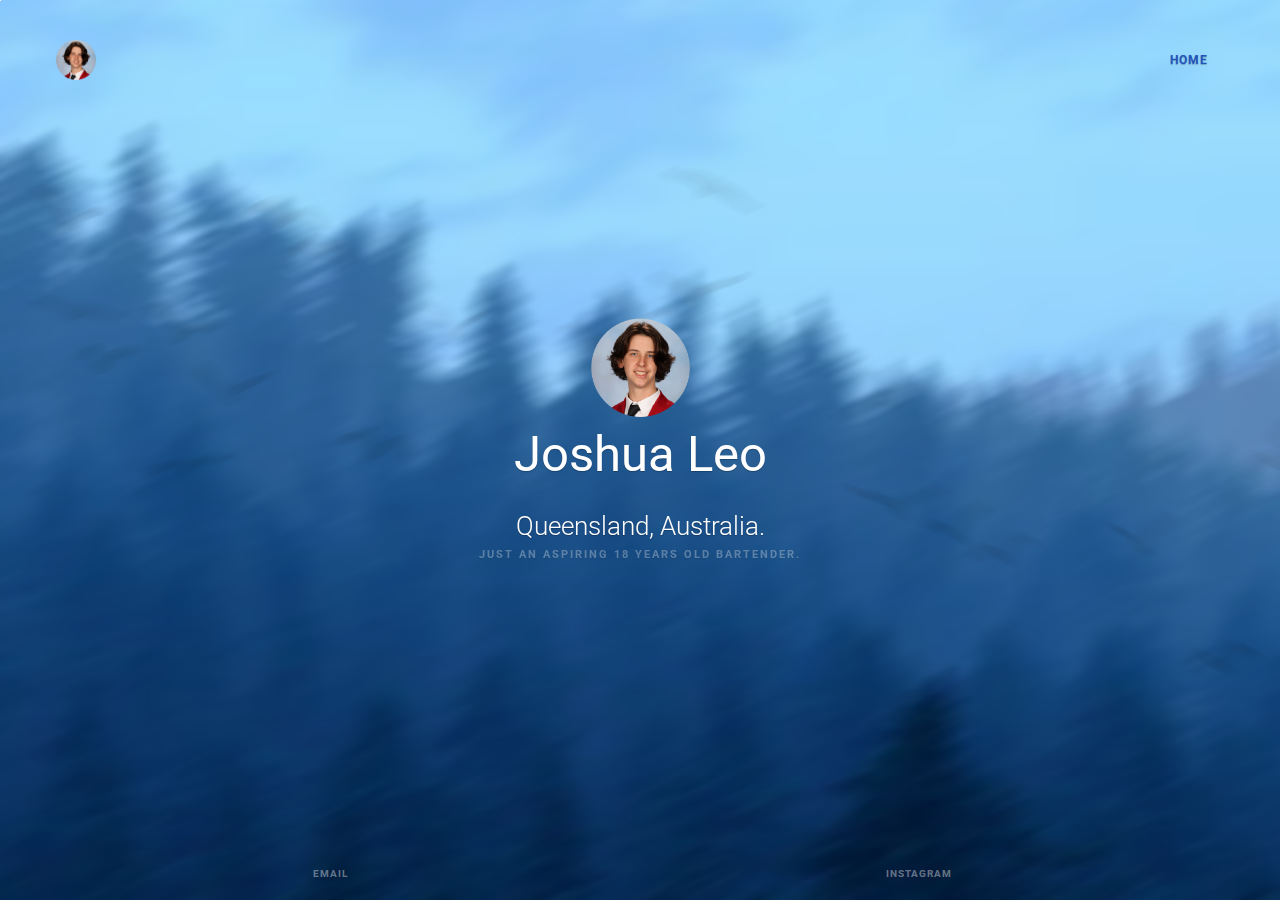
==== commit 3d8c5fb7: "Update index.html" ====
--- a/index.html
+++ b/index.html
@@ -31,7 +31,6 @@
 					<div class="collapse navbar-collapse" id="navbarTogglerDemo03">
 						<ul class="navbar-nav ml-auto">
 							<li class="nav-item active"> <a class="nav-link" href="#">Home</a> </li>
-                            				<li class="nav-item"> <a class="nav-link" href="https://www.joshualeo.com/information">Information</a> </li>
 				</nav>
 			</header>
 			<main id="main">
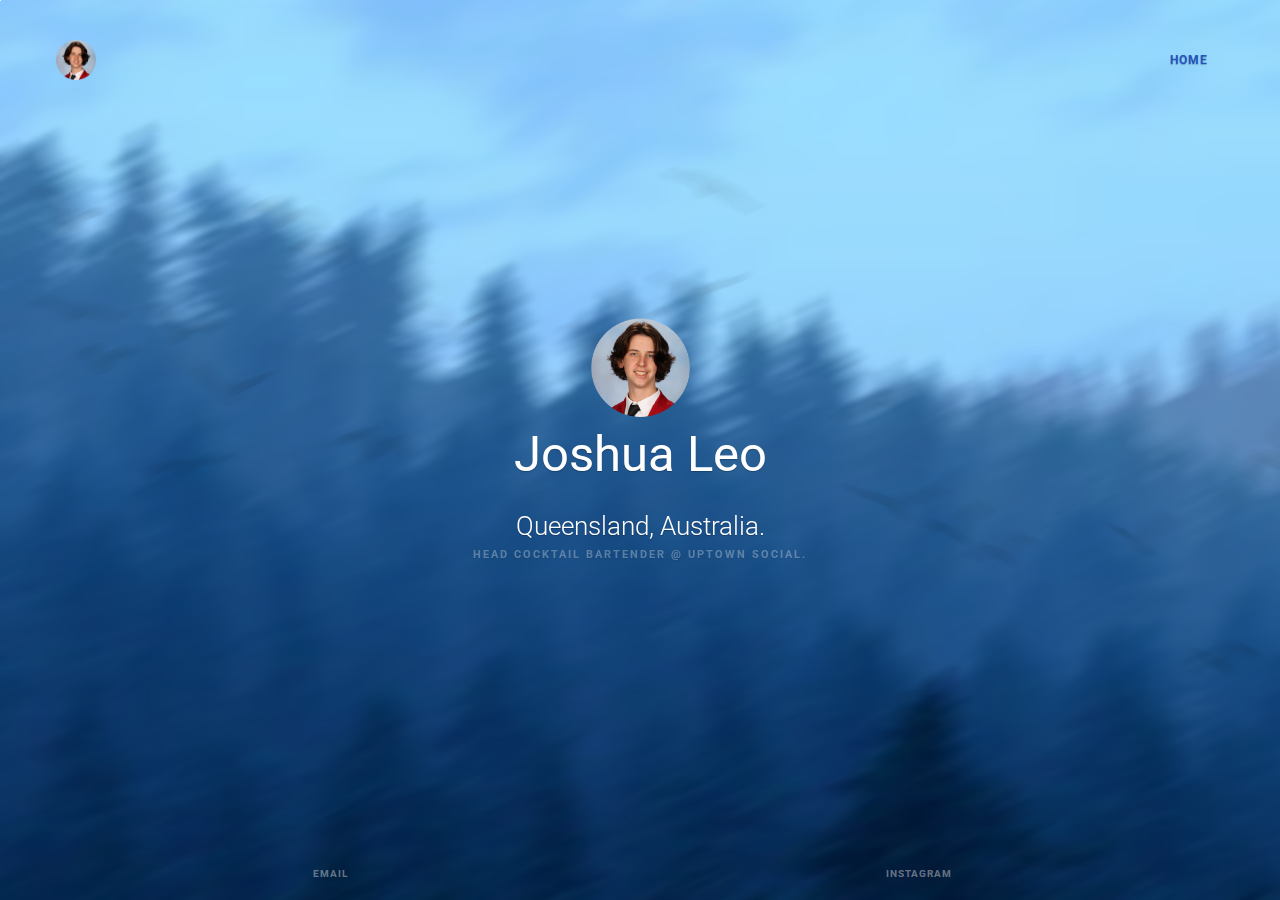
==== commit cfd841c1: "Update index.html" ====
--- a/index.html
+++ b/index.html
@@ -38,7 +38,7 @@
 						<div class="main-block-holder"> <img src="./v/images/website-main.png" alt="Joshua">
 						<h1><b>Joshua Leo</b></h1><br>
 						<p>Queensland, Australia.</p>
-						<strong class="press">Just an aspiring 18 years old bartender.</strong></div>
+						<strong class="press">Head Cocktail Bartender @ Uptown Social.</strong></div>
 				</div>
 			</main>
 		</div>
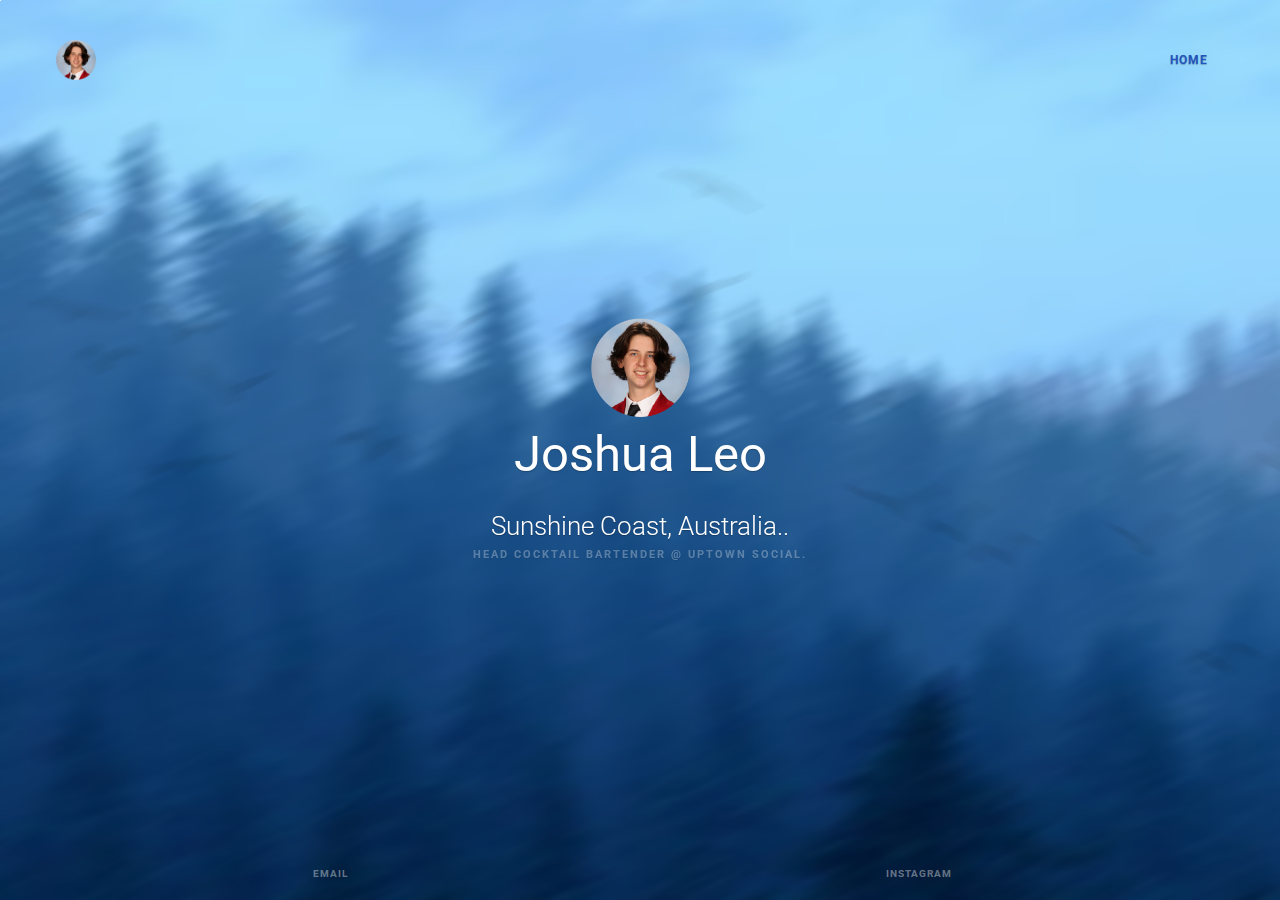
==== commit 87dfcfa1: "Update index.html" ====
--- a/index.html
+++ b/index.html
@@ -37,7 +37,7 @@
 				<div class="main-block">
 						<div class="main-block-holder"> <img src="./v/images/website-main.png" alt="Joshua">
 						<h1><b>Joshua Leo</b></h1><br>
-						<p>Queensland, Australia.</p>
+						<p>Sunshine Coast, Australia..</p>
 						<strong class="press">Head Cocktail Bartender @ Uptown Social.</strong></div>
 				</div>
 			</main>
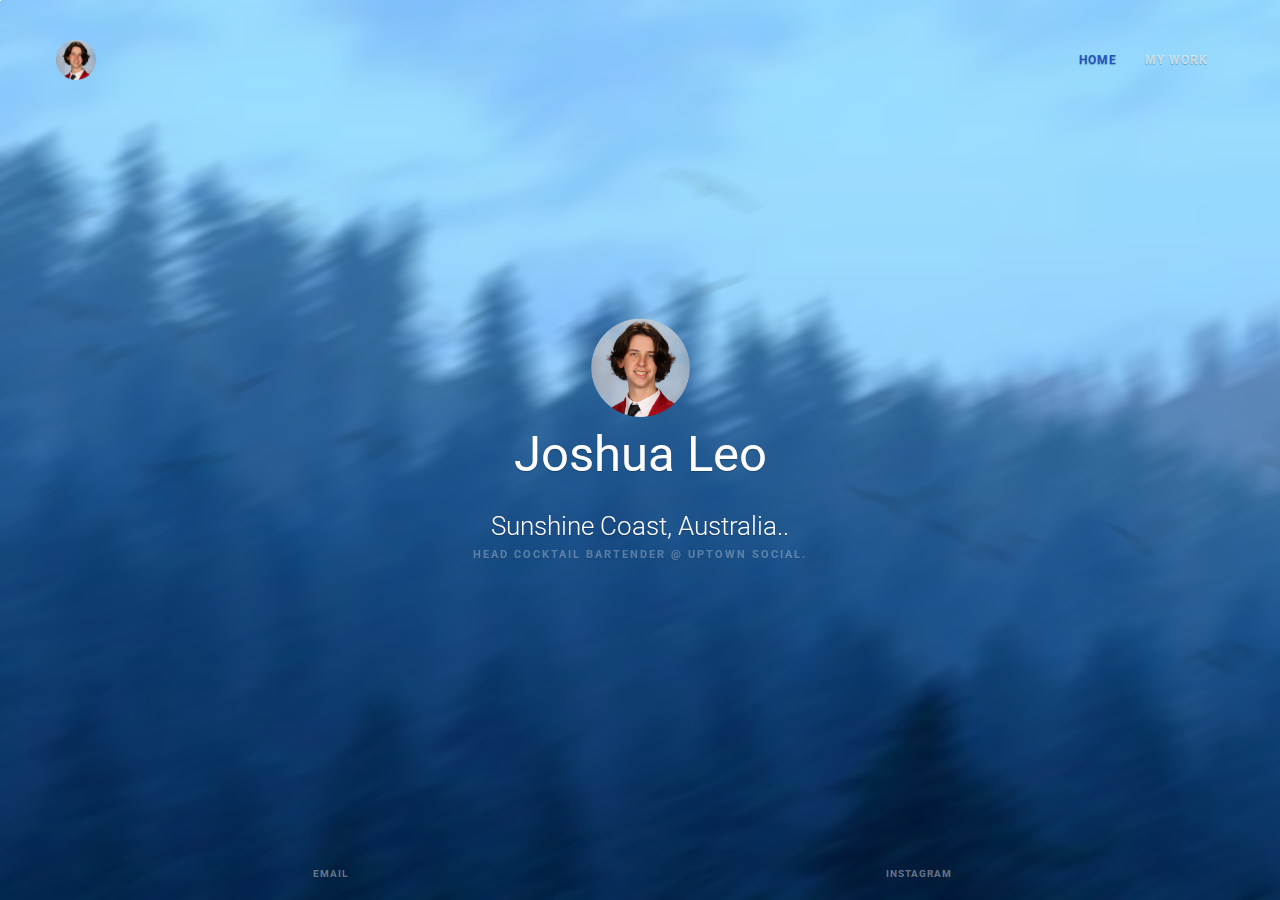
==== commit e8e0694c: "Update index.html" ====
--- a/index.html
+++ b/index.html
@@ -31,6 +31,7 @@
 					<div class="collapse navbar-collapse" id="navbarTogglerDemo03">
 						<ul class="navbar-nav ml-auto">
 							<li class="nav-item active"> <a class="nav-link" href="#">Home</a> </li>
+							<li class="nav-item "> <a class="nav-link" href="https://joshualeo.com/mywork">My Work</a> </li>
 				</nav>
 			</header>
 			<main id="main">
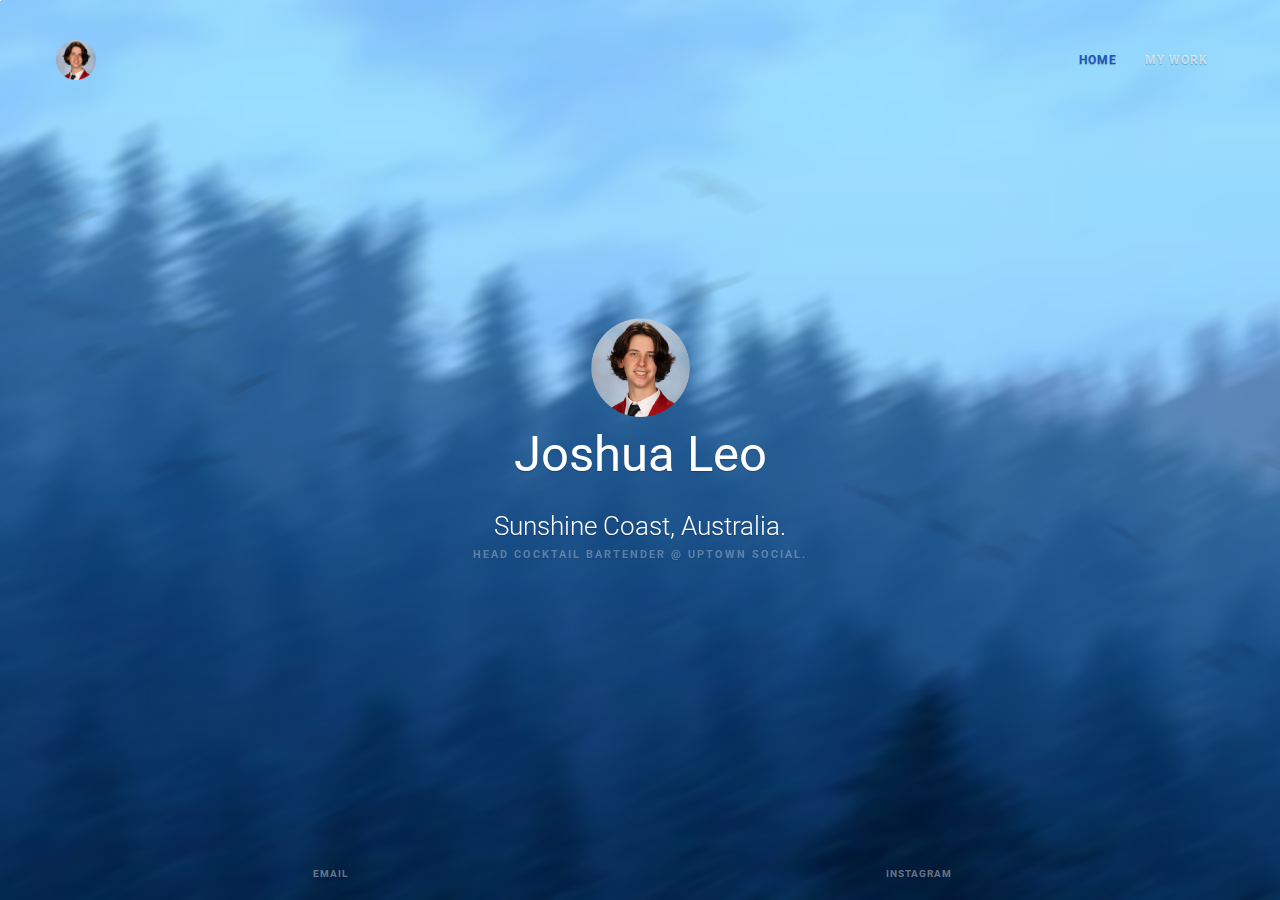
==== commit b9b50767: "Update index.html" ====
--- a/index.html
+++ b/index.html
@@ -38,7 +38,7 @@
 				<div class="main-block">
 						<div class="main-block-holder"> <img src="./v/images/website-main.png" alt="Joshua">
 						<h1><b>Joshua Leo</b></h1><br>
-						<p>Sunshine Coast, Australia..</p>
+						<p>Sunshine Coast, Australia.</p>
 						<strong class="press">Head Cocktail Bartender @ Uptown Social.</strong></div>
 				</div>
 			</main>
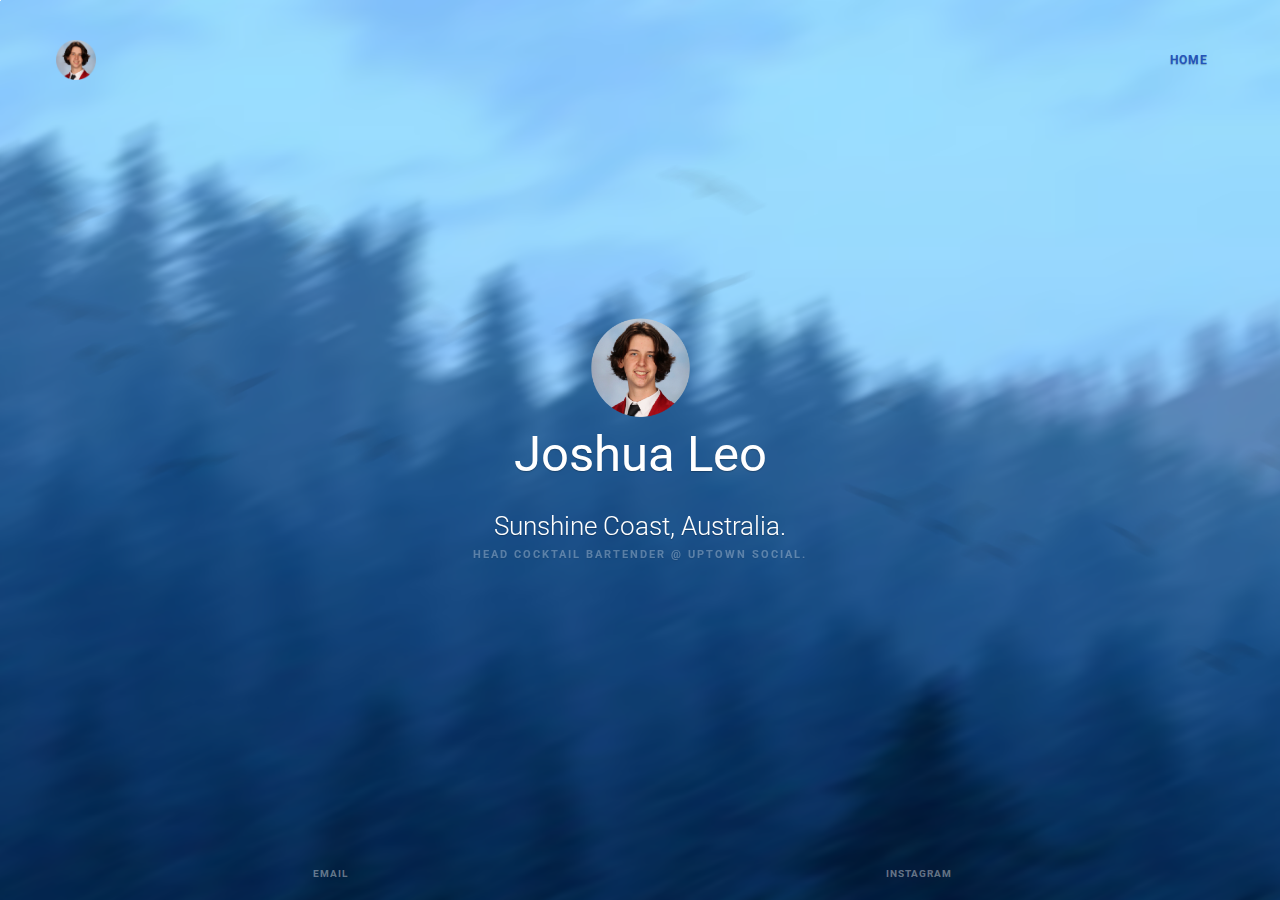
==== commit 72a94845: "Update index.html" ====
--- a/index.html
+++ b/index.html
@@ -31,7 +31,6 @@
 					<div class="collapse navbar-collapse" id="navbarTogglerDemo03">
 						<ul class="navbar-nav ml-auto">
 							<li class="nav-item active"> <a class="nav-link" href="#">Home</a> </li>
-							<li class="nav-item "> <a class="nav-link" href="https://joshualeo.com/mywork">My Work</a> </li>
 				</nav>
 			</header>
 			<main id="main">
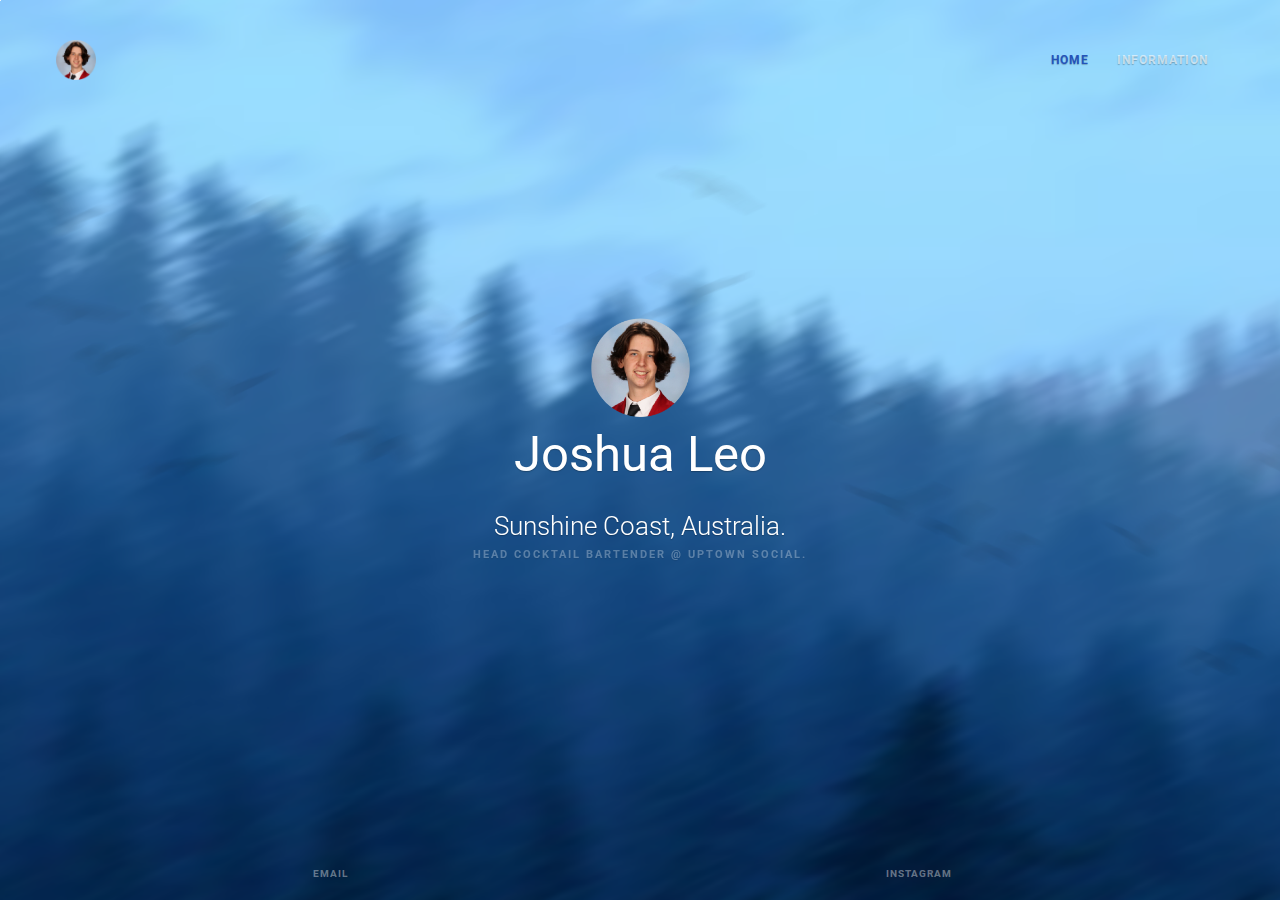
==== commit 6936902b: "Update index.html" ====
--- a/index.html
+++ b/index.html
@@ -31,6 +31,7 @@
 					<div class="collapse navbar-collapse" id="navbarTogglerDemo03">
 						<ul class="navbar-nav ml-auto">
 							<li class="nav-item active"> <a class="nav-link" href="#">Home</a> </li>
+							<li class="nav-item"> <a class="nav-link" href="https://www.joshualeo.com/information">Information</a> </li>
 				</nav>
 			</header>
 			<main id="main">
